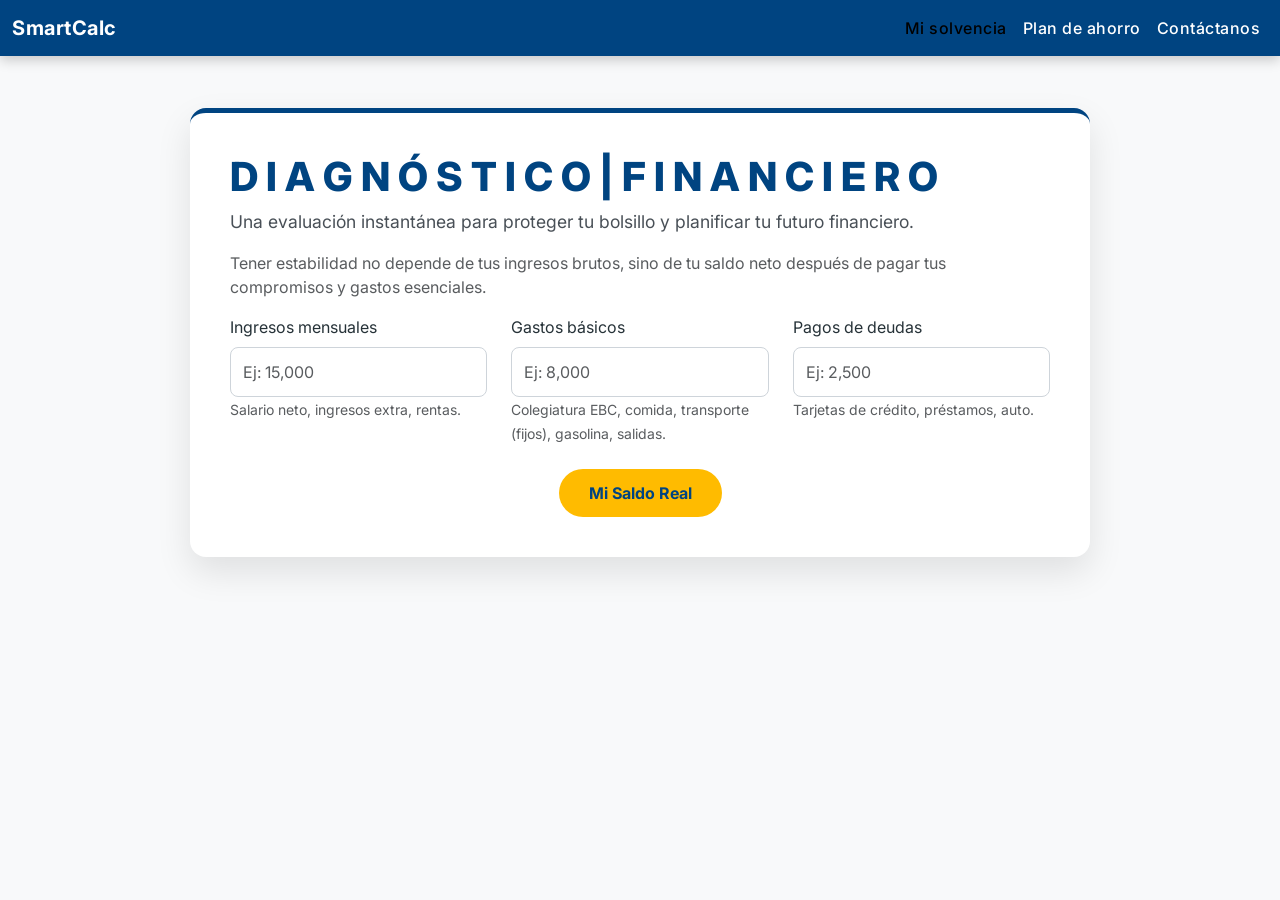
==== index.html @ cad3ac5e "ENTREGABLE3 UPDATE 1 CALCULADORA MAJO VERA 16 oct" ====
<!DOCTYPE html>
<html lang="es">
<head>
    <meta charset="UTF-8">
<meta name="description" content="Calculadora para evaluar el estado financiero de una persona">
<meta name="keywords" content="Presupuesto, Finanzas, Salario, Gastos, Ahorro">
<meta name="author" content="Majo Vera">
<meta name="viewport" content="width=device-width, initial-scale=1.0">

<!-- ENLACE EXTERNO PARA CONECTARSE CON EL CSS UTILIZANDO BOOSTRAP -->
<link href="https://cdn.jsdelivr.net/npm/bootstrap@5.3.8/dist/css/bootstrap.min.css" rel="stylesheet">

<link href="https://fonts.googleapis.com/css2?family=Inter:wght@300;400;600;700&amp;display=swap" rel="stylesheet">

<!-- ENLACE AL STYLE.CSS PARA APLICAR ESTILOS PERSONALIZADOS -->
 <link rel="stylesheet" href="style.css">
<title> Calculadora | SmartCalc</title>

</head>

<!-- INICIA EL CUERPO DE LA PÁGINA -->
<body>
<nav class="navbar navbar-expand-lg navbar-custom fixed-top">
        <div class="container-fluid">
            <!-- Marca de la Aplicación -->
            <a class="navbar-brand" href="#">SmartCalc</a> <!-- aquí 
            vamos agregar un logo -->
            
            <!-- Botón de Toggler: Ahora abre el Offcanvas en móvil -->
            <button class="navbar-toggler" type="button" data-bs-toggle="offcanvas" data-bs-target="#offcanvasMenu" aria-controls="offcanvasMenu" aria-label="Toggle navigation">
                <span class="navbar-toggler-icon"></span>
            </button>
            
            <!-- Menú de Desktop: Solo visible cuando el navbar está expandido (>= lg) -->
            <div class="collapse navbar-collapse" id="navbarNavDesktop">
                <ul class="navbar-nav ms-auto">
                    <li class="nav-item">
                        <a class="nav-link active" aria-current="page" href="#calculadora">Mi solvencia</a>
                    </li>
                    <li class="nav-item">
                        <a class="nav-link" href="index1.html">Plan de ahorro</a>
                    </li>
                    <li class="nav-item">
                        <a class="nav-link" href="#contacto">Contáctanos</a>
                    </li>
                </ul>
            </div>
        </div>
    </nav>

<!-- MENÚ DE OFFCANVAS PARA CUANDO LA PANTALLA SEA PEQUEÑA SE DESPLIEGUE EN EL LATERAL-->
<div class="offcanvas offcanvas-end" tabindex="-1" id="offcanvasMenu" aria-labelledby="offcanvasMenuLabel">
      <div class="offcanvas-header"> <!-- Estilos aplicados en styles.css -->
        <h5 class="offcanvas-title" id="offcanvasMenuLabel">Finanzas</h5>
        <!-- btn-close-white se usa para que el ícono de cierre sea blanco sobre fondo azul -->
        <button type="button" class="btn-close btn-close-white" data-bs-dismiss="offcanvas" aria-label="Close"></button>
      </div>
      <div class="offcanvas-body">
        <ul class="navbar-nav justify-content-end flex-grow-1 pe-3">
            <!-- Los links se cierran automáticamente al hacer click (data-bs-dismiss) -->
            <li class="nav-item">
                <a class="nav-link active" aria-current="page" href="#calculadora" data-bs-dismiss="offcanvas">Mi Balance</a>
            </li>
            <li class="nav-item">
                </li><li class="nav-item"><a class="nav-link" href="index1.html">¿Qué es 50/30/20?</a></li>
            
            <li class="nav-item">
                <a class="nav-link" href="#contacto" data-bs-dismiss="offcanvas">¿Dudas?</a>
            </li>
        </ul>
      </div>
    </div>

<!-- SECCIÓN PRINCIPAL DE LA CALCULADORA -->
<div class="container my-5" id="calculadora">
        <div class="calculator-card">
            <h1 class="title">D I A G N Ó S T I C O | F I N A N C I E R O</h1>
            <p class="subtitle">Una evaluación instantánea para proteger tu bolsillo y planificar tu futuro financiero. </p>
            <p class="subtitle-description text-muted">Tener estabilidad no depende de tus ingresos brutos, sino de tu saldo neto después de pagar tus compromisos y gastos esenciales. </p>
            
            <div class="row g-4">
                <!-- Inputs adaptados a Finanzas Personales -->
                <!-- Sistema de Rejilla: Se adapta a Móvil, Tablet y Desktop -->
                <div class="col-12 col-md-6 col-lg-4">
                    <label for="monthlyIncome" class="form-label">Ingresos mensuales</label>
                    <input type="number" class="form-control" id="monthlyIncome" placeholder="Ej: 15,000" min="0">
                    <small class="text-muted">Salario neto, ingresos extra, rentas.</small>
                </div>
                
                <div class="col-12 col-md-6 col-lg-4">
                    <label for="livingExpenses" class="form-label">Gastos básicos</label>
                    <input type="number" class="form-control" id="livingExpenses" placeholder="Ej: 8,000" min="0">
                    <small class="text-muted">Colegiatura EBC, comida, transporte (fijos), gasolina, salidas.</small>
                </div>
                
                <div class="col-12 col-md-6 col-lg-4">
                    <label for="debtPayments" class="form-label">Pagos de deudas</label>
                    <input type="number" class="form-control" id="debtPayments" placeholder="Ej: 2,500" min="0">
                    <small class="text-muted">Tarjetas de crédito, préstamos, auto.</small>
                </div>


                <!-- Botón de Acción -->
                <div class="col-12 mt-4 text-center">
                    <button class="btn btn-calculate" onclick="calculatePersonalSolvency()">
                        Mi Saldo Real
                    </button>
                </div>
            </div>


            <!-- Resultado Visual (El Semáforo Financiero) -->
            <div id="resultContainer" class="d-none">
                <h3 class="title">Mi Saldo Real</h3>
                <div id="resultValue" class="display-4 fw-bold my-2">--</div>
                <div id="resultAnalysis" class="fw-semibold mt-3">Ingresa tus datos para calcular.</div>
                
                <!-- Barra de progreso visual para el nivel de endeudamiento -->
                <div class="progress mt-4" style="height: 25px;">
                    <div id="debtProgressBar" class="progress-bar progress-bar-striped progress-bar-animated" role="progressbar" style="width: 0%" aria-valuenow="0" aria-valuemin="0" aria-valuemax="100">Nivel de Deuda</div>
                </div>
                <small class="text-muted d-block mt-2">Porcentaje de tus ingresos comprometidos en deuda.</small>
            </div>
        </div>
    </div>
<!-- ENLACE DEL JS DEL BOOTSTRAP -->
<script src="https://cdn.jsdelivr.net/npm/bootstrap@5.3.8/dist/js/bootstrap.bundle.min.js"></script>


</body>
</html>
---- style.css ----
/* ========================================= */
/* === ESTILOS PERSONALIZADOS Y MEDIA QUERIES === */
/* ========================================= */
:root {
    --color-primary: #004481; /* Azul corporativo */
    --color-accent: #ffbb00; /* Amarillo/Naranja de énfasis */
    --color-dark: #263238;
    --color-success: #28a745; /* Verde claro para "good" */
    --color-warning: #fd7e14; /* Naranja para "warning" */
    --color-danger: #dc3545; /* Rojo para "danger" */
    --color-bg: #f8f9fa; /* Fondo muy neutro y limpio */
}


body {
    font-family: 'Inter', sans-serif;
    background-color: var(--color-bg);
    color: var(--color-dark);
    padding-top: 60px;
}


/* Navbar personalizado */
.navbar-custom {
    background-color: var(--color-primary);
    box-shadow: 0 4px 12px rgba(0, 0, 0, 0.2);
}
.navbar-custom .nav-link, .navbar-custom .navbar-brand {
    color: #ffffff;
    font-weight: 500;
    letter-spacing: 0.5px;
}
.navbar-custom .nav-link:hover {
    color: var(--color-accent);
}
.navbar-custom .navbar-brand {
    font-weight: 700;
}


/* Tarjeta Principal */
.calculator-card {
    background-color: #ffffff;
    border-radius: 16px;
    box-shadow: 0 15px 35px rgba(0, 0, 0, 0.1);
    padding: 40px;
    margin: 40px auto;
    max-width: 900px;
    border-top: 5px solid var(--color-primary); /* Línea azul corporativa */
}


.title {
    color: var(--color-primary);
    font-weight: 800;
}


.subtitle {
    font-size: 1.1rem;
    color: #495057;
}


.form-control {
    border-radius: 8px;
    padding: 12px;
    border: 1px solid #ced4da;
    transition: border-color 0.3s;
}
.form-control:focus {
    border-color: var(--color-primary);
    box-shadow: 0 0 0 0.2rem rgba(0, 68, 129, 0.25);
}


/* Botón llamativo (usando el color de acento) */
.btn-calculate {
    background-color: var(--color-accent);
    color: var(--color-primary); /* Texto azul sobre fondo amarillo */
    font-weight: 700;
    padding: 12px 30px;
    border-radius: 50px;
    border: none;
    transition: transform 0.2s, box-shadow 0.2s;
}
.btn-calculate:hover {
    background-color: #ffd24d; /* Un tono un poco más claro al hacer hover */
    color: var(--color-primary);
    transform: translateY(-2px);
    box-shadow: 0 5px 15px rgba(255, 187, 0, 0.4);
}


/* Contenedor de Resultados */
#resultContainer {
    margin-top: 35px;
    padding: 30px;
    border-radius: 12px;
    text-align: center;
    background-color: #e9ecef; /* Fondo de resultado ligeramente gris */
    border: 1px solid #dee2e6;
}


/* Colores de estado para el resultado */
.text-excellent { color: var(--color-success); }
.text-warning { color: var(--color-warning); }
.text-danger { color: var(--color-danger); }


/* MEDIA QUERIES PARA ADAPTABILIDAD */
@media (max-width: 768px) {
    .calculator-card {
        padding: 20px;
        margin: 20px 10px;
    }
    .subtitle-description {
        display: none; /* Ocultar descripción larga en móvil */
    }
    .display-4 {
        font-size: 2rem; /* Texto más pequeño en móvil */
    }
}
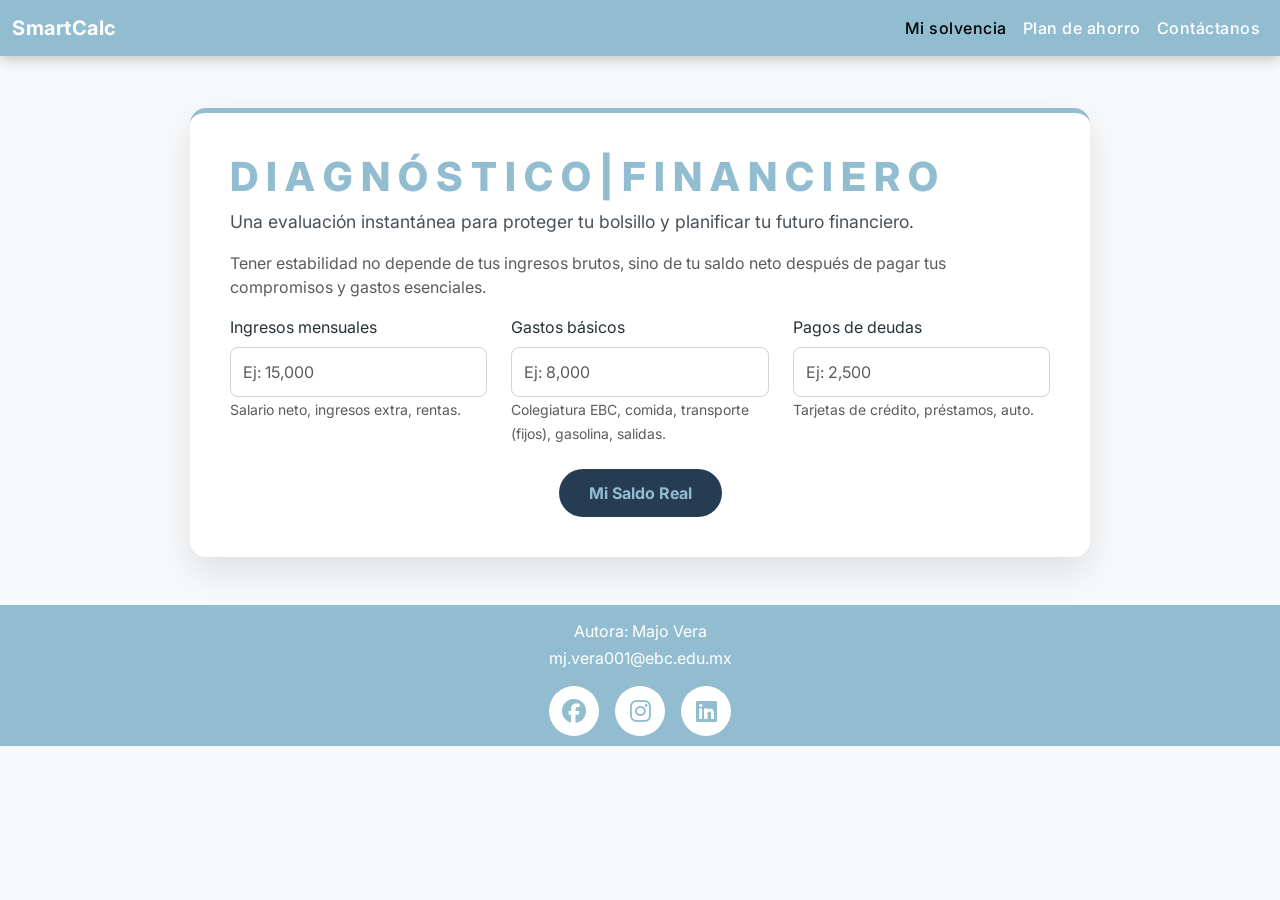
==== commit cc907400: "ENTREGABLE 3-CALCULADORA SMARTCALC 19 oct" ====
--- a/index.html
+++ b/index.html
@@ -9,6 +9,9 @@
 
 <!-- ENLACE EXTERNO PARA CONECTARSE CON EL CSS UTILIZANDO BOOSTRAP -->
 <link href="https://cdn.jsdelivr.net/npm/bootstrap@5.3.8/dist/css/bootstrap.min.css" rel="stylesheet">
+
+ <!-- ICONOS (FONTAWESOME) PARA ILUSTRAR LAS CATEGORÍAS -->
+<link rel="stylesheet" href="https://cdnjs.cloudflare.com/ajax/libs/font-awesome/6.4.0/css/all.min.css">
 
 <link href="https://fonts.googleapis.com/css2?family=Inter:wght@300;400;600;700&amp;display=swap" rel="stylesheet">
 
@@ -123,9 +126,25 @@
             </div>
         </div>
     </div>
+
+    <footer id="main-footer">
+    <p id="autor">Autora: Majo Vera</p>
+  <p id="correo"><a href="mailto:mj.vera001@ebc.edu.mx">mj.vera001@ebc.edu.mx</a></p>
+     <div class="social"> 
+   <a href="#" ><i class="fab fa-facebook"> </i> 
+    <a href="#" ><i class="fab fa-instagram"> </i> 
+      <a href="#" ><i class="fab fa-linkedin"> </i>
+  </a>
+  
+    
+       </div>
+       
+    </footer>
 <!-- ENLACE DEL JS DEL BOOTSTRAP -->
 <script src="https://cdn.jsdelivr.net/npm/bootstrap@5.3.8/dist/js/bootstrap.bundle.min.js"></script>
 
+<!-- ENLACE DEL JS DE LA CALCULADORA -->
 
+    <script src="script.js"></script>
 </body>
 </html>
--- a/style.css
+++ b/style.css
@@ -2,11 +2,11 @@
 /* === ESTILOS PERSONALIZADOS Y MEDIA QUERIES === */
 /* ========================================= */
 :root {
-    --color-primary: #004481; /* Azul corporativo */
-    --color-accent: #ffbb00; /* Amarillo/Naranja de énfasis */
+    --color-primary: #92bdd0; /* Azul corporativo */
+    --color-accent: #263c53; /* Amarillo/Naranja de énfasis */
     --color-dark: #263238;
     --color-success: #28a745; /* Verde claro para "good" */
-    --color-warning: #fd7e14; /* Naranja para "warning" */
+    --color-warning: #fde614; /* Amarillo para "warning" */
     --color-danger: #dc3545; /* Rojo para "danger" */
     --color-bg: #f8f9fa; /* Fondo muy neutro y limpio */
 }
@@ -121,4 +121,50 @@
     .display-4 {
         font-size: 2rem; /* Texto más pequeño en móvil */
     }
+}
+
+#main-footer {
+  background: var(--color-primary);
+  color:white;
+  text-align:center;
+  padding: 10px;
+  margin-top:auto;
+}
+
+
+footer a {
+    color: #ffffff; 
+    text-decoration: none; /*  quita el subrayado si no te gusta */
+    /*font-weight: bold; / Opcional: /*lo hace un poco más gordito para leerse mejor */
+}
+
+
+#autor{
+  margin: 0.2rem;
+  color:white;
+  text-decoration: none;
+}
+
+
+
+
+.social {
+  display: flex;
+  gap: 1rem;
+  justify-content: center;
+  margin-top: 1rem;
+}
+
+
+.social a {
+  display: inline-flex;
+  align-items: center;
+  justify-content: center;
+  width: 50px;
+  height: 50px;
+  background: #ffffff;
+  color: var(--color-primary);
+  border-radius: 50%;
+  text-decoration: none;
+  font-size: 1.5rem;
 }
